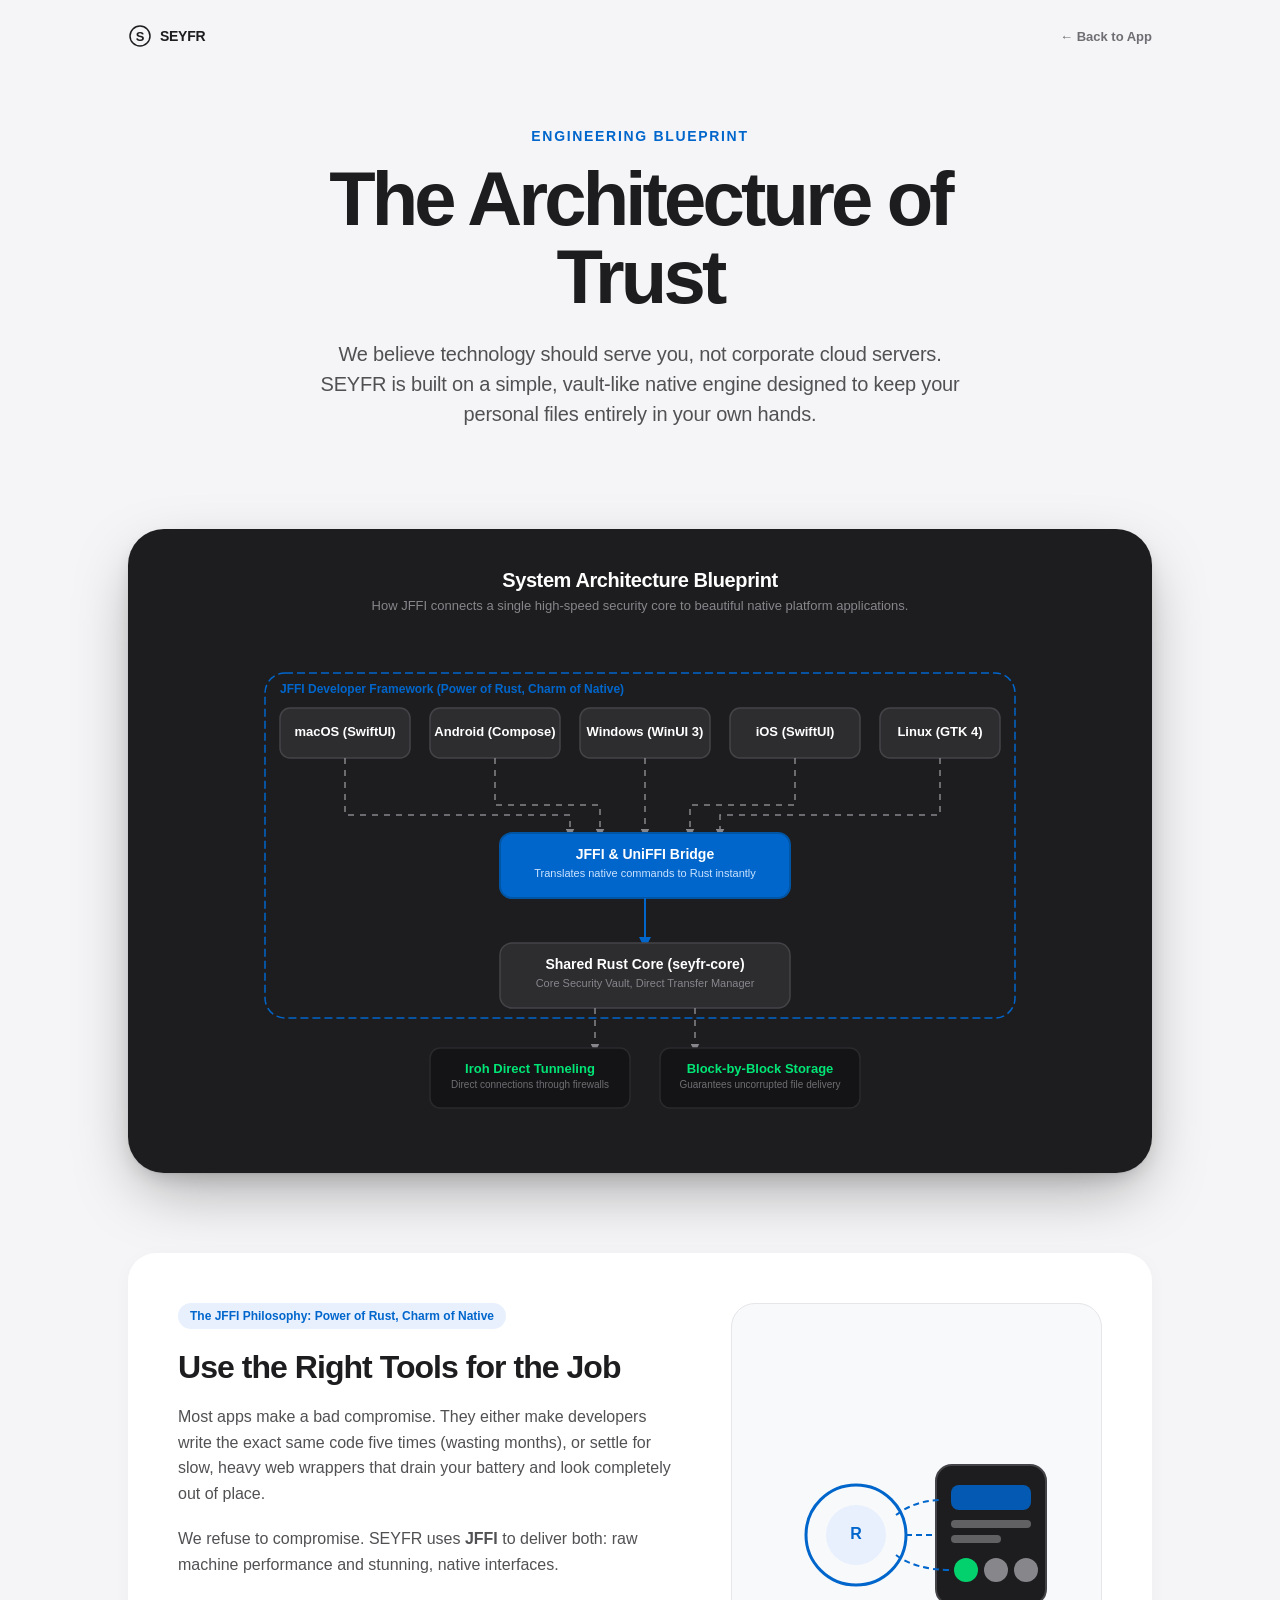
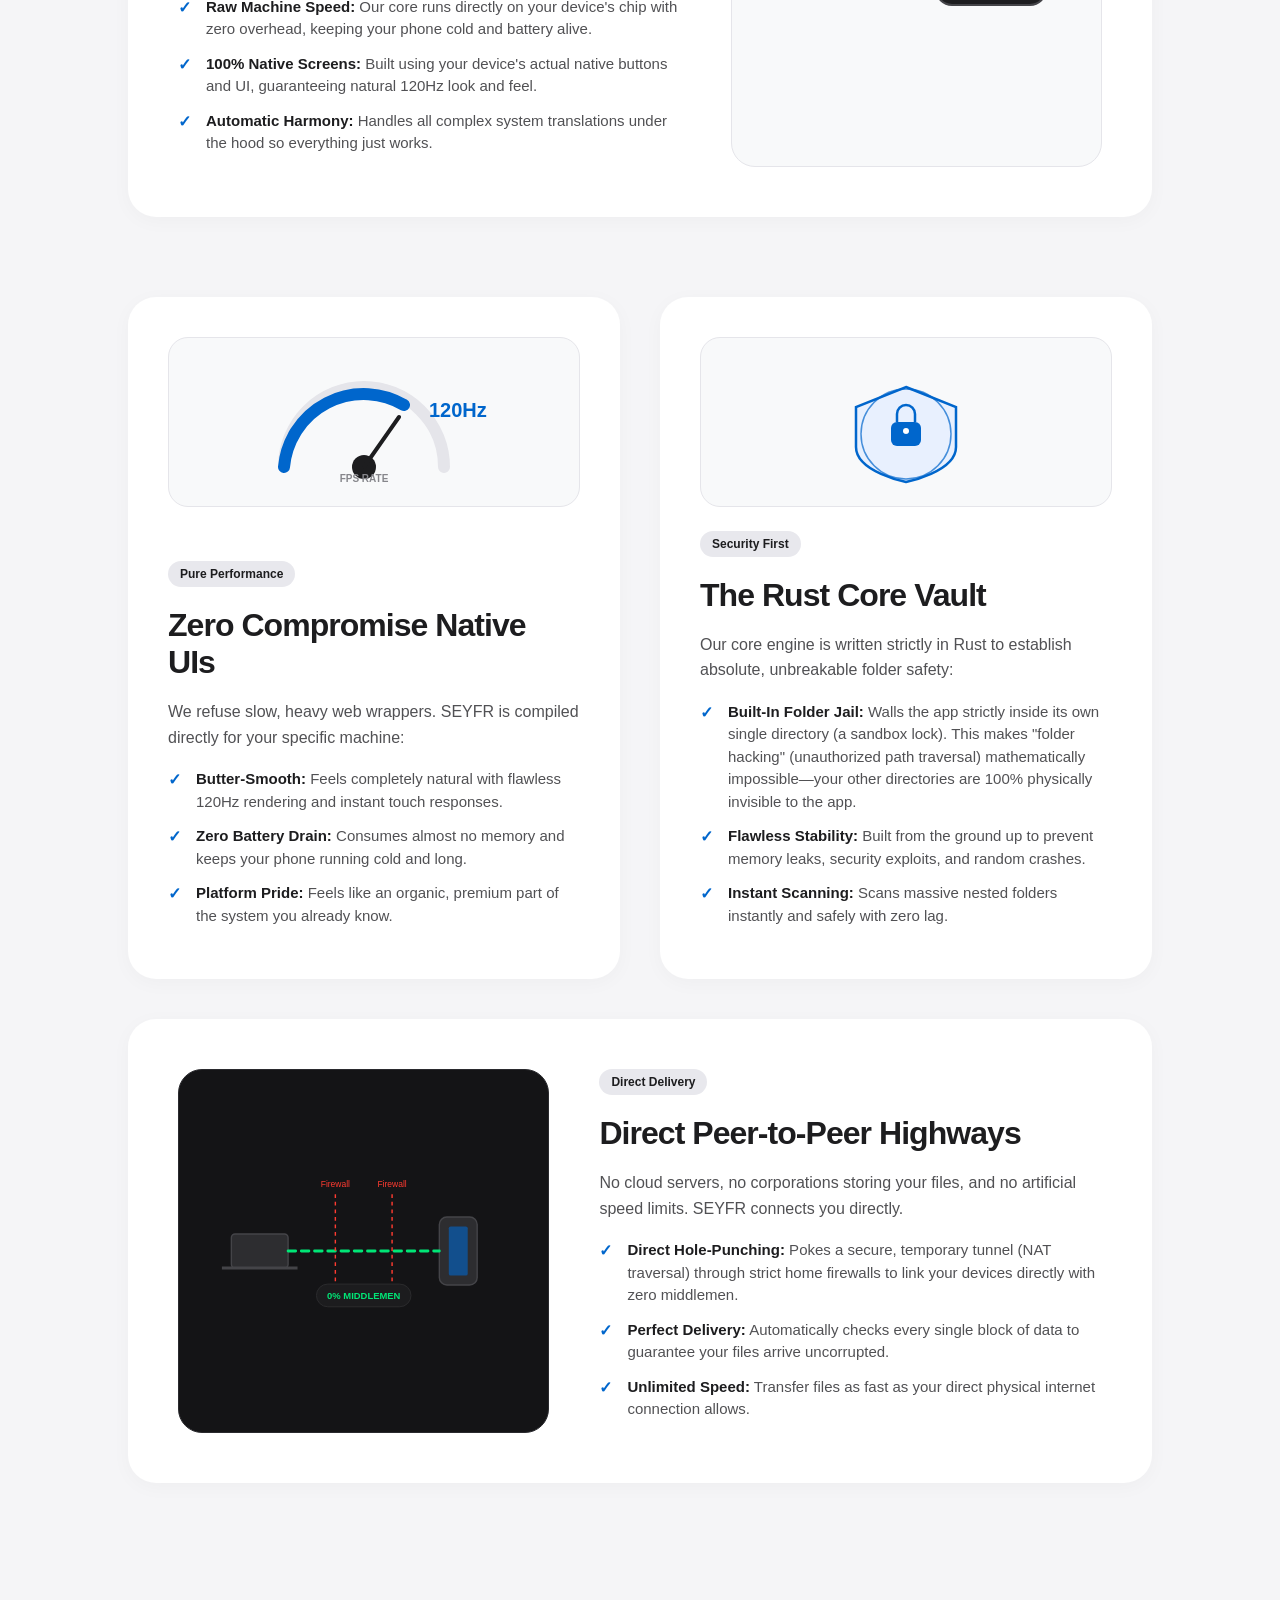
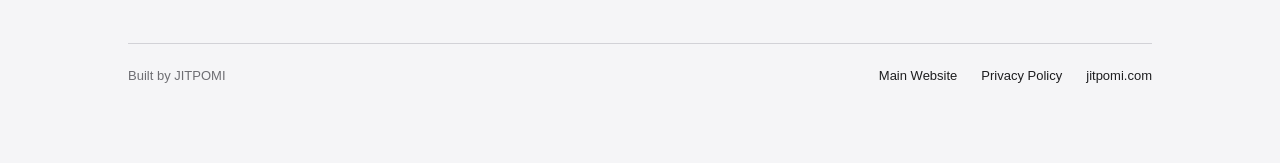
==== website/design.html @ 1894903e "fix: resolve mobile footer layout link wrapping and horizontal overflow issues across all pages" ====
<!DOCTYPE html>
<html lang="en">

<head>
  <meta charset="UTF-8">
  <meta name="viewport" content="width=device-width, initial-scale=1.0">
  <title>Architecture — SEYFR</title>
  
  <meta name="description" content="Explore the human-centric engineering, robust security, and seamless cross-platform native architecture behind SEYFR and JFFI." />

  <!-- Open Graph -->
  <meta property="og:title" content="Architecture — SEYFR" />
  <meta property="og:description" content="Explore the human-centric engineering, robust security, and seamless cross-platform native architecture behind SEYFR and JFFI." />
  <meta property="og:image" content="assets/seyfr-ogs/og-image.png" />
  <meta property="og:type" content="website" />
  
  <!-- Styling -->
  <style>
    * {
      box-sizing: border-box;
    }

    body {
      margin: 0;
      font-family: -apple-system, BlinkMacSystemFont, "SF Pro Display", "Segoe UI", sans-serif;
      background: #f5f5f7;
      color: #1d1d1f;
      -webkit-font-smoothing: antialiased;
    }

    .wrap {
      max-width: 1080px;
      margin: 0 auto;
      padding: 24px 28px 80px;
    }

    nav {
      display: flex;
      justify-content: space-between;
      align-items: center;
      color: #6e6e73;
      font-size: 14px;
    }

    .brand {
      font-weight: 600;
      color: #1d1d1f;
      letter-spacing: -0.02em;
      text-decoration: none;
    }

    .back-link {
      font-size: 13px;
      color: #6e6e73;
      text-decoration: none;
      font-weight: 600;
      transition: color 0.2s;
    }

    .back-link:hover {
      color: #1d1d1f;
    }

    .hero {
      padding: 80px 0 60px;
      text-align: center;
    }

    .eyebrow {
      font-size: 14px;
      text-transform: uppercase;
      letter-spacing: 0.12em;
      font-weight: 700;
      color: #0066cc;
      margin-bottom: 16px;
    }

    h1 {
      margin: 0 auto;
      max-width: 800px;
      font-size: clamp(42px, 6vw, 76px);
      line-height: 1.02;
      letter-spacing: -0.05em;
      font-weight: 700;
      color: #1d1d1f;
    }

    .sub {
      margin: 24px auto 0;
      max-width: 640px;
      font-size: 20px;
      line-height: 1.5;
      color: #515154;
      letter-spacing: -0.01em;
    }

    /* Architectural Blueprint Card */
    .blueprint-card {
      background: #1d1d1f;
      border-radius: 36px;
      padding: 40px;
      box-shadow: 
        0 1px 2px rgba(0, 0, 0, 0.05),
        0 8px 16px -2px rgba(0, 0, 0, 0.1),
        0 24px 64px -12px rgba(0, 0, 0, 0.35);
      margin: 40px 0 80px;
      color: #f5f5f7;
    }

    .blueprint-header {
      text-align: center;
      margin-bottom: 40px;
    }

    .blueprint-title {
      font-size: 20px;
      font-weight: 600;
      letter-spacing: -0.02em;
      color: #fff;
    }

    .blueprint-subtitle {
      font-size: 13px;
      color: #86868b;
      margin-top: 6px;
    }

    .diagram-container {
      width: 100%;
      overflow-x: auto;
      display: flex;
      justify-content: center;
      padding: 10px 0;
    }

    .diagram-container svg {
      max-width: 100%;
      height: auto;
      display: block;
    }

    /* Content Layout */
    .grid {
      display: grid;
      grid-template-columns: 1fr 1fr;
      gap: 40px;
      margin-bottom: 80px;
    }

    .card {
      background: #fff;
      border-radius: 28px;
      padding: 40px;
      box-shadow: 0 4px 20px rgba(0,0,0,0.03);
      display: flex;
      flex-direction: column;
      justify-content: space-between;
    }

    .full-width-card {
      grid-column: span 2;
      background: #fff;
      border-radius: 28px;
      padding: 50px;
      box-shadow: 0 4px 20px rgba(0,0,0,0.03);
      margin-bottom: 40px;
    }

    h2 {
      font-size: 32px;
      font-weight: 700;
      letter-spacing: -0.03em;
      margin: 0 0 18px;
      color: #1d1d1f;
    }

    p {
      font-size: 16px;
      line-height: 1.6;
      color: #515154;
      margin: 0 0 20px;
    }

    p:last-of-type {
      margin-bottom: 0;
    }

    .feature-badge {
      display: inline-flex;
      align-items: center;
      padding: 6px 12px;
      background: #e8e8ed;
      border-radius: 999px;
      color: #1d1d1f;
      font-size: 12px;
      font-weight: 600;
      margin-bottom: 20px;
      width: fit-content;
    }

    .jffi-badge {
      background: #e8f0fe;
      color: #0066cc;
    }

    /* SVG Animations & Interactions */
    .jffi-envelope {
      stroke-dasharray: 8, 4;
      animation: crawlBorder 20s linear infinite;
    }
    
    @keyframes crawlBorder {
      to { stroke-dashoffset: -120; }
    }
    
    .blueprint-flow-line {
      stroke-dasharray: 6, 6;
      animation: flowBlueParticles 1.5s linear infinite;
    }
    
    @keyframes flowBlueParticles {
      to { stroke-dashoffset: -24; }
    }

    .rust-gear {
      transform-origin: 100px 120px;
      animation: spinGear 15s linear infinite;
    }
    
    @keyframes spinGear {
      from { transform: rotate(0deg); }
      to { transform: rotate(360deg); }
    }
    
    .ffi-pulse {
      stroke-dasharray: 6, 4;
      animation: flowFFI 0.8s linear infinite;
    }
    
    @keyframes flowFFI {
      to { stroke-dashoffset: -20; }
    }
    
    .pulse-dot {
      animation: blinkDot 2s ease-in-out infinite alternate;
    }
    
    @keyframes blinkDot {
      0% { opacity: 0.3; }
      100% { opacity: 1; }
    }
    
    .speed-needle {
      transform-origin: 110px 110px;
      animation: swingNeedle 3.5s cubic-bezier(0.25, 1, 0.5, 1) infinite alternate;
    }
    
    @keyframes swingNeedle {
      0% { transform: rotate(-35deg); }
      30% { transform: rotate(15deg); }
      50% { transform: rotate(8deg); }
      70% { transform: rotate(18deg); }
      100% { transform: rotate(20deg); }
    }
    
    .neon-text {
      animation: neonGlow 1.5s ease-in-out infinite alternate;
    }
    
    @keyframes neonGlow {
      from { opacity: 0.85; filter: drop-shadow(0 0 1px #0066cc); }
      to { opacity: 1; filter: drop-shadow(0 0 5px #0066cc); }
    }
    
    .jail-boundary {
      transform-origin: 110px 77px;
      animation: spinJail 25s linear infinite;
    }
    
    @keyframes spinJail {
      from { transform: rotate(0deg); }
      to { transform: rotate(360deg); }
    }
    
    .shield-vault {
      transform-origin: 110px 77px;
      animation: protectPulse 3s ease-in-out infinite alternate;
    }
    
    @keyframes protectPulse {
      0% { transform: scale(0.97); }
      100% { transform: scale(1.03); }
    }
    
    .p2p-laser {
      stroke-dasharray: 8, 6;
      animation: sendPackets 1s linear infinite;
    }
    
    @keyframes sendPackets {
      to { stroke-dashoffset: -28; }
    }
    
    .firewall-line {
      animation: firewallPulse 1.8s ease-in-out infinite alternate;
    }
    
    @keyframes firewallPulse {
      0% { opacity: 0.25; }
      100% { opacity: 0.75; }
    }
    
    .pulsing-box {
      transition: all 0.3s ease;
    }
    
    .pulsing-box:hover {
      filter: drop-shadow(0 0 8px rgba(0, 102, 204, 0.4)) !important;
      transform: translateY(-2px);
    }


    .split-layout {
      display: grid;
      grid-template-columns: 1.15fr 0.85fr;
      gap: 50px;
      align-items: center;
    }
    
    .split-layout-reverse {
      display: grid;
      grid-template-columns: 0.85fr 1.15fr;
      gap: 50px;
      align-items: center;
    }
    
    .visual-panel {
      display: flex;
      justify-content: center;
      align-items: center;
      background: #f8f9fa;
      border-radius: 24px;
      padding: 24px;
      border: 1px solid #e5e5ea;
      height: 100%;
      min-height: 250px;
    }
    
    .dark-visual-panel {
      background: #141416;
      border: 1px solid #2a2a2e;
    }

    .card-visual-header {
      margin-bottom: 24px;
      background: #f8f9fa;
      border-radius: 20px;
      padding: 16px;
      display: flex;
      justify-content: center;
      align-items: center;
      border: 1px solid #e5e5ea;
      height: 170px;
    }
    
    .highlights-list {
      list-style: none;
      padding: 0;
      margin: 18px 0 0;
    }
    
    .highlights-list li {
      position: relative;
      padding-left: 28px;
      margin-bottom: 12px;
      font-size: 15px;
      line-height: 1.5;
      color: #515154;
    }
    
    .highlights-list li::before {
      content: "✓";
      position: absolute;
      left: 0;
      color: #0066cc;
      font-weight: 700;
      font-size: 16px;
    }

    .highlights-list li strong {
      color: #1d1d1f;
    }

    /* Footer */
    footer {
      margin-top: 120px;
      padding-top: 24px;
      border-top: 1px solid #d2d2d7;
      display: flex;
      justify-content: space-between;
      color: #6e6e73;
      font-size: 13px;
    }

    footer a {
      color: #1d1d1f;
      text-decoration: none;
      font-weight: 500;
    }

    .footer-links {
      display: flex;
      gap: 24px;
      align-items: center;
    }

    .visual-panel svg, .card-visual-header svg {
      max-width: 100%;
      height: auto;
    }

    @media (max-width: 768px) {
      .split-layout, .split-layout-reverse {
        grid-template-columns: 1fr;
        gap: 30px;
      }
      .grid {
        grid-template-columns: 1fr;
      }
      .full-width-card {
        grid-column: span 1;
        padding: 30px;
      }
      .card {
        padding: 30px;
      }
      h1 {
        font-size: 40px;
      }
      .hero {
        padding: 40px 0 20px;
      }
      footer {
        flex-direction: column;
        gap: 16px;
        align-items: center;
        text-align: center;
      }
    }

    @media (max-width: 560px) {
      body {
        overflow-x: hidden;
      }
      .wrap {
        padding: 20px 18px 64px;
      }
      nav {
        flex-direction: column;
        gap: 12px;
        align-items: center;
        text-align: center;
      }
      .blueprint-card {
        padding: 24px;
        border-radius: 24px;
      }
      footer {
        flex-direction: column;
        gap: 16px;
        align-items: center;
        text-align: center;
      }
      .footer-links {
        flex-direction: column;
        gap: 14px;
        align-items: center;
        text-align: center;
        width: 100%;
      }
    }
  </style>
</head>

<body>
  <div class="wrap">

    <!-- Navigation -->
    <nav>
      <a class="brand" href="index.html" style="display: flex; align-items: center; gap: 8px;">
        <svg aria-hidden="true" width="24" height="24" viewBox="0 0 24 24" fill="none" xmlns="http://www.w3.org/2000/svg">
          <circle cx="12" cy="12" r="10" stroke="#1d1d1f" stroke-width="1.5" />
          <text x="12" y="16.5" font-family="-apple-system, BlinkMacSystemFont, sans-serif" font-size="13" font-weight="600" fill="#1d1d1f" text-anchor="middle">S</text>
        </svg>
        SEYFR
      </a>
      <a class="back-link" href="index.html">← Back to App</a>
    </nav>

    <!-- Hero Header -->
    <main>
      <section class="hero">
        <div class="eyebrow">Engineering Blueprint</div>
        <h1>The Architecture of Trust</h1>
        <p class="sub">
          We believe technology should serve you, not corporate cloud servers. SEYFR is built on a simple, vault-like native engine designed to keep your personal files entirely in your own hands.
        </p>
      </section>

      <!-- Interactive SVG Diagram Blueprint Card -->
      <section class="blueprint-card">
        <div class="blueprint-header">
          <div class="blueprint-title">System Architecture Blueprint</div>
          <div class="blueprint-subtitle">How JFFI connects a single high-speed security core to beautiful native platform applications.</div>
        </div>

        <div class="diagram-container">
          <svg width="780" height="460" viewBox="0 0 780 460" fill="none" xmlns="http://www.w3.org/2000/svg">
             <!-- JFFI Orchestration Envelope (Surrounding all compilation/project steps) -->
             <rect class="jffi-envelope" x="15" y="10" width="750" height="345" rx="20" fill="none" stroke="#0066cc" stroke-width="1.5"/>
             <text x="30" y="30" font-family="-apple-system, sans-serif" font-size="12" fill="#0066cc" font-weight="700">JFFI Developer Framework (Power of Rust, Charm of Native)</text>
 
             <!-- UI Layer (Top, native wrappers) -->
             <rect x="30" y="45" width="130" height="50" rx="10" fill="#2d2d30" stroke="#444448" stroke-width="1.5"/>
             <text x="95" y="70" font-family="-apple-system, sans-serif" font-size="13" fill="#ffffff" text-anchor="middle" font-weight="600" dominant-baseline="middle">macOS (SwiftUI)</text>
 
             <rect x="180" y="45" width="130" height="50" rx="10" fill="#2d2d30" stroke="#444448" stroke-width="1.5"/>
             <text x="245" y="70" font-family="-apple-system, sans-serif" font-size="13" fill="#ffffff" text-anchor="middle" font-weight="600" dominant-baseline="middle">Android (Compose)</text>
 
             <rect x="330" y="45" width="130" height="50" rx="10" fill="#2d2d30" stroke="#444448" stroke-width="1.5"/>
             <text x="395" y="70" font-family="-apple-system, sans-serif" font-size="13" fill="#ffffff" text-anchor="middle" font-weight="600" dominant-baseline="middle">Windows (WinUI 3)</text>
 
             <rect x="480" y="45" width="130" height="50" rx="10" fill="#2d2d30" stroke="#444448" stroke-width="1.5"/>
             <text x="545" y="70" font-family="-apple-system, sans-serif" font-size="13" fill="#ffffff" text-anchor="middle" font-weight="600" dominant-baseline="middle">iOS (SwiftUI)</text>
 
             <rect x="630" y="45" width="120" height="50" rx="10" fill="#2d2d30" stroke="#444448" stroke-width="1.5"/>
             <text x="690" y="70" font-family="-apple-system, sans-serif" font-size="13" fill="#ffffff" text-anchor="middle" font-weight="600" dominant-baseline="middle">Linux (GTK 4)</text>
 
             <!-- Down Arrows from UI to FFI -->
             <path class="blueprint-flow-line" d="M 95 95 L 95 152 L 320 152 L 320 170" stroke="#86868b" stroke-width="1.5" marker-end="url(#arrow)"/>
             <path class="blueprint-flow-line" d="M 245 95 L 245 142 L 350 142 L 350 170" stroke="#86868b" stroke-width="1.5" marker-end="url(#arrow)"/>
             <path class="blueprint-flow-line" d="M 395 95 L 395 170" stroke="#86868b" stroke-width="1.5" marker-end="url(#arrow)"/>
             <path class="blueprint-flow-line" d="M 545 95 L 545 142 L 440 142 L 440 170" stroke="#86868b" stroke-width="1.5" marker-end="url(#arrow)"/>
             <path class="blueprint-flow-line" d="M 690 95 L 690 152 L 470 152 L 470 170" stroke="#86868b" stroke-width="1.5" marker-end="url(#arrow)"/>
 
             <!-- FFI Layer (Inside JFFI Envelope) -->
             <rect class="pulsing-box" x="250" y="170" width="290" height="65" rx="12" fill="#0066cc" stroke="#0055a5" stroke-width="2"/>
             <text x="395" y="196" font-family="-apple-system, sans-serif" font-size="14" fill="#ffffff" text-anchor="middle" font-weight="700">JFFI &amp; UniFFI Bridge</text>
             <text x="395" y="214" font-family="-apple-system, sans-serif" font-size="11" fill="#cbe3ff" text-anchor="middle">Translates native commands to Rust instantly</text>
 
             <!-- Down Arrow from FFI to Core -->
             <path d="M 395 235 L 395 280" stroke="#0066cc" stroke-width="2" marker-end="url(#blue-arrow)"/>
 
             <!-- Core Layer (Inside JFFI Envelope) -->
             <rect class="pulsing-box" x="250" y="280" width="290" height="65" rx="12" fill="#2d2d30" stroke="#444448" stroke-width="1.5"/>
             <text x="395" y="306" font-family="-apple-system, sans-serif" font-size="14" fill="#ffffff" text-anchor="middle" font-weight="700">Shared Rust Core (seyfr-core)</text>
             <text x="395" y="324" font-family="-apple-system, sans-serif" font-size="11" fill="#86868b" text-anchor="middle">Core Security Vault, Direct Transfer Manager</text>
 
             <!-- Down Arrows from Core to Network/Storage -->
             <path class="blueprint-flow-line" d="M 345 345 L 345 385" stroke="#86868b" stroke-width="1.5" marker-end="url(#arrow)"/>
             <path class="blueprint-flow-line" d="M 445 345 L 445 385" stroke="#86868b" stroke-width="1.5" marker-end="url(#arrow)"/>
 
             <!-- Network & Storage Layer (Bottom, outside JFFI) -->
             <rect x="180" y="385" width="200" height="60" rx="10" fill="#141416" stroke="#2a2a2e" stroke-width="1.5"/>
             <text x="280" y="410" font-family="-apple-system, sans-serif" font-size="13" fill="#00e676" text-anchor="middle" font-weight="600">Iroh Direct Tunneling</text>
             <text x="280" y="425" font-family="-apple-system, sans-serif" font-size="10" fill="#6e6e73" text-anchor="middle">Direct connections through firewalls</text>
 
             <rect x="410" y="385" width="200" height="60" rx="10" fill="#141416" stroke="#2a2a2e" stroke-width="1.5"/>
             <text x="510" y="410" font-family="-apple-system, sans-serif" font-size="13" fill="#00e676" text-anchor="middle" font-weight="600">Block-by-Block Storage</text>
             <text x="510" y="425" font-family="-apple-system, sans-serif" font-size="10" fill="#6e6e73" text-anchor="middle">Guarantees uncorrupted file delivery</text>
 
             <!-- Markers -->
             <defs>
               <marker id="arrow" viewBox="0 0 10 10" refX="5" refY="5" markerWidth="6" markerHeight="6" orient="auto-start-reverse">
                 <path d="M 0 0 L 10 5 L 0 10 z" fill="#86868b" />
               </marker>
               <marker id="blue-arrow" viewBox="0 0 10 10" refX="5" refY="5" markerWidth="6" markerHeight="6" orient="auto-start-reverse">
                 <path d="M 0 0 L 10 5 L 0 10 z" fill="#0066cc" />
               </marker>
             </defs>
          </svg>
        </div>
      </section>

      <!-- Deep Dive Content Cards -->
      <section class="grid">
        
        <div class="full-width-card">
          <div class="split-layout">
            <div>
              <div class="feature-badge jffi-badge">The JFFI Philosophy: Power of Rust, Charm of Native</div>
              <h2>Use the Right Tools for the Job</h2>
              <p>
                Most apps make a bad compromise. They either make developers write the exact same code five times (wasting months), or settle for slow, heavy web wrappers that drain your battery and look completely out of place.
              </p>
              <p>
                We refuse to compromise. SEYFR uses <strong>JFFI</strong> to deliver both: raw machine performance and stunning, native interfaces.
              </p>
              <ul class="highlights-list">
                <li><strong>Raw Machine Speed:</strong> Our core runs directly on your device's chip with zero overhead, keeping your phone cold and battery alive.</li>
                <li><strong>100% Native Screens:</strong> Built using your device's actual native buttons and UI, guaranteeing natural 120Hz look and feel.</li>
                <li><strong>Automatic Harmony:</strong> Handles all complex system translations under the hood so everything just works.</li>
              </ul>
            </div>
            
            <div class="visual-panel">
              <!-- Inline SVG Gear & Device Widget Mashup -->
              <svg width="320" height="240" viewBox="0 0 320 240" fill="none" xmlns="http://www.w3.org/2000/svg">
                <!-- Rust Gear (Left) -->
                <circle class="rust-gear" cx="100" cy="120" r="50" fill="none" stroke="#0066cc" stroke-width="3"/>
                <circle cx="100" cy="120" r="30" fill="#e8f0fe"/>
                <text x="100" y="120" font-family="-apple-system, sans-serif" font-size="16" fill="#0066cc" font-weight="800" text-anchor="middle" dominant-baseline="middle">R</text>
                <!-- Native UI Widget Layout (Right) -->
                <rect x="180" y="50" width="110" height="140" rx="16" fill="#1d1d1f" stroke="#444448" stroke-width="2"/>
                <!-- Widget UI elements inside native preview -->
                <rect x="195" y="70" width="80" height="25" rx="8" fill="#0066cc" opacity="0.85"/>
                <rect x="195" y="105" width="80" height="8" rx="4" fill="#ffffff" opacity="0.3"/>
                <rect x="195" y="120" width="50" height="8" rx="4" fill="#ffffff" opacity="0.3"/>
                <circle cx="210" cy="155" r="12" fill="#00e676" opacity="0.9" class="pulse-dot"/>
                <circle cx="240" cy="155" r="12" fill="#86868b"/>
                <circle cx="270" cy="155" r="12" fill="#86868b"/>
                <!-- Connecting Laser Lines (FFI bridges) -->
                <path class="ffi-pulse" d="M 140 100 Q 160 85 185 85" stroke="#0066cc" stroke-width="2"/>
                <path class="ffi-pulse" d="M 150 120 L 180 120" stroke="#0066cc" stroke-width="2"/>
                <path class="ffi-pulse" d="M 140 140 Q 160 155 195 155" stroke="#0066cc" stroke-width="2"/>
              </svg>
            </div>
          </div>
        </div>

        <div class="card">
          <div class="card-visual-header">
            <!-- Sleek Frame Rate Speeder Graphic -->
            <svg width="240" height="130" viewBox="0 0 240 130" fill="none" xmlns="http://www.w3.org/2000/svg">
              <path d="M 30 110 A 80 80 0 0 1 190 110" stroke="#e5e5ea" stroke-width="12" stroke-linecap="round" fill="none"/>
              <path d="M 30 110 A 80 80 0 0 1 150 48" stroke="#0066cc" stroke-width="12" stroke-linecap="round" fill="none"/>
              <circle cx="110" cy="110" r="12" fill="#1d1d1f"/>
              <line class="speed-needle" x1="110" y1="110" x2="145" y2="60" stroke="#1d1d1f" stroke-width="4" stroke-linecap="round"/>
              <text x="110" y="125" font-family="-apple-system, sans-serif" font-size="10" fill="#86868b" text-anchor="middle" font-weight="600">FPS RATE</text>
              <text class="neon-text" x="175" y="60" font-family="-apple-system, sans-serif" font-size="20" fill="#0066cc" font-weight="800">120Hz</text>
            </svg>
          </div>
          <div>
            <div class="feature-badge">Pure Performance</div>
            <h2>Zero Compromise Native UIs</h2>
            <p>We refuse slow, heavy web wrappers. SEYFR is compiled directly for your specific machine:</p>
            <ul class="highlights-list">
              <li><strong>Butter-Smooth:</strong> Feels completely natural with flawless 120Hz rendering and instant touch responses.</li>
              <li><strong>Zero Battery Drain:</strong> Consumes almost no memory and keeps your phone running cold and long.</li>
              <li><strong>Platform Pride:</strong> Feels like an organic, premium part of the system you already know.</li>
            </ul>
          </div>
        </div>

        <div class="card">
          <div class="card-visual-header">
            <!-- Path Jail / Shield Vault Graphic -->
            <svg width="220" height="130" viewBox="0 0 220 130" fill="none" xmlns="http://www.w3.org/2000/svg">
              <!-- Shield Outline -->
              <path class="shield-vault" d="M 110 30 L 160 50 L 160 90 C 160 115, 110 125, 110 125 C 110 125, 60 115, 60 90 L 60 50 z" fill="#e8f0fe" stroke="#0066cc" stroke-width="2.5"/>
              <!-- Safe Padlock Inner Ring -->
              <rect x="95" y="65" width="30" height="24" rx="6" fill="#0066cc"/>
              <path d="M 101 65 L 101 57 A 9 9 0 0 1 119 57 L 119 65" stroke="#0066cc" stroke-width="2.5" fill="none"/>
              <circle cx="110" cy="74" r="3" fill="#ffffff"/>
              <!-- Surrounding Jail bounds -->
              <circle class="jail-boundary" cx="110" cy="77" r="45" stroke="#0066cc" stroke-width="1.5" opacity="0.7"/>
            </svg>
          </div>
          <div>
            <div class="feature-badge">Security First</div>
            <h2>The Rust Core Vault</h2>
            <p>Our core engine is written strictly in Rust to establish absolute, unbreakable folder safety:</p>
            <ul class="highlights-list">
              <li><strong>Built-In Folder Jail:</strong> Walls the app strictly inside its own single directory (a sandbox lock). This makes "folder hacking" (unauthorized path traversal) mathematically impossible—your other directories are 100% physically invisible to the app.</li>
              <li><strong>Flawless Stability:</strong> Built from the ground up to prevent memory leaks, security exploits, and random crashes.</li>
              <li><strong>Instant Scanning:</strong> Scans massive nested folders instantly and safely with zero lag.</li>
            </ul>
          </div>
        </div>

        <div class="full-width-card">
          <div class="split-layout-reverse">
            <div class="visual-panel dark-visual-panel">
              <!-- Peer-to-Peer Tunnel Graphic -->
              <svg width="340" height="220" viewBox="0 0 340 220" fill="none" xmlns="http://www.w3.org/2000/svg">
                <!-- Device Left (Laptop, centered exactly at y=110) -->
                <rect x="30" y="92" width="60" height="36" rx="4" fill="#2d2d30" stroke="#444448" stroke-width="1.5"/>
                <line x1="20" y1="128" x2="100" y2="128" stroke="#444448" stroke-width="3"/>
                <!-- Device Right (Phone, centered exactly at y=110) -->
                <rect x="250" y="74" width="40" height="72" rx="8" fill="#2d2d30" stroke="#444448" stroke-width="1.5"/>
                <rect x="260" y="84" width="20" height="52" rx="2" fill="#0066cc" opacity="0.6"/>
                <!-- Direct Connection Laser line, mathematically straight at y=110 -->
                <path class="p2p-laser" d="M 90 110 L 250 110" stroke="#00e676" stroke-width="3" stroke-linecap="round"/>
                <!-- Shielded Intermediary Firewalls (pierced!) -->
                <line class="firewall-line" x1="140" y1="50" x2="140" y2="170" stroke="#ff3b30" stroke-dasharray="4 4" stroke-width="1.5"/>
                <text class="firewall-line" x="140" y="42" font-family="-apple-system, sans-serif" font-size="9" fill="#ff3b30" text-anchor="middle">Firewall</text>
                <line class="firewall-line" x1="200" y1="50" x2="200" y2="170" stroke="#ff3b30" stroke-dasharray="4 4" stroke-width="1.5"/>
                <text class="firewall-line" x="200" y="42" font-family="-apple-system, sans-serif" font-size="9" fill="#ff3b30" text-anchor="middle">Firewall</text>
                <!-- Direct Channel Badge -->
                <rect x="120" y="145" width="100" height="24" rx="12" fill="#1c1c1e" stroke="#2c2c2e" stroke-width="1"/>
                <text x="170" y="161" font-family="-apple-system, sans-serif" font-size="10" fill="#00e676" text-anchor="middle" font-weight="700">0% MIDDLEMEN</text>
              </svg>
            </div>
            
            <div>
              <div class="feature-badge">Direct Delivery</div>
              <h2>Direct Peer-to-Peer Highways</h2>
              <p>
                No cloud servers, no corporations storing your files, and no artificial speed limits. SEYFR connects you directly.
              </p>
              <ul class="highlights-list">
                <li><strong>Direct Hole-Punching:</strong> Pokes a secure, temporary tunnel (NAT traversal) through strict home firewalls to link your devices directly with zero middlemen.</li>
                <li><strong>Perfect Delivery:</strong> Automatically checks every single block of data to guarantee your files arrive uncorrupted.</li>
                <li><strong>Unlimited Speed:</strong> Transfer files as fast as your direct physical internet connection allows.</li>
              </ul>
            </div>
          </div>
        </div>

      </section>
    </main>

    <!-- Footer -->
    <footer>
      <div>
        Built by JITPOMI
      </div>
      <div class="footer-links">
        <a href="index.html">Main Website</a>
        <a href="/privacy">Privacy Policy</a>
        <a href="https://jitpomi.com">jitpomi.com</a>
      </div>
    </footer>

  </div>
</body>

</html>
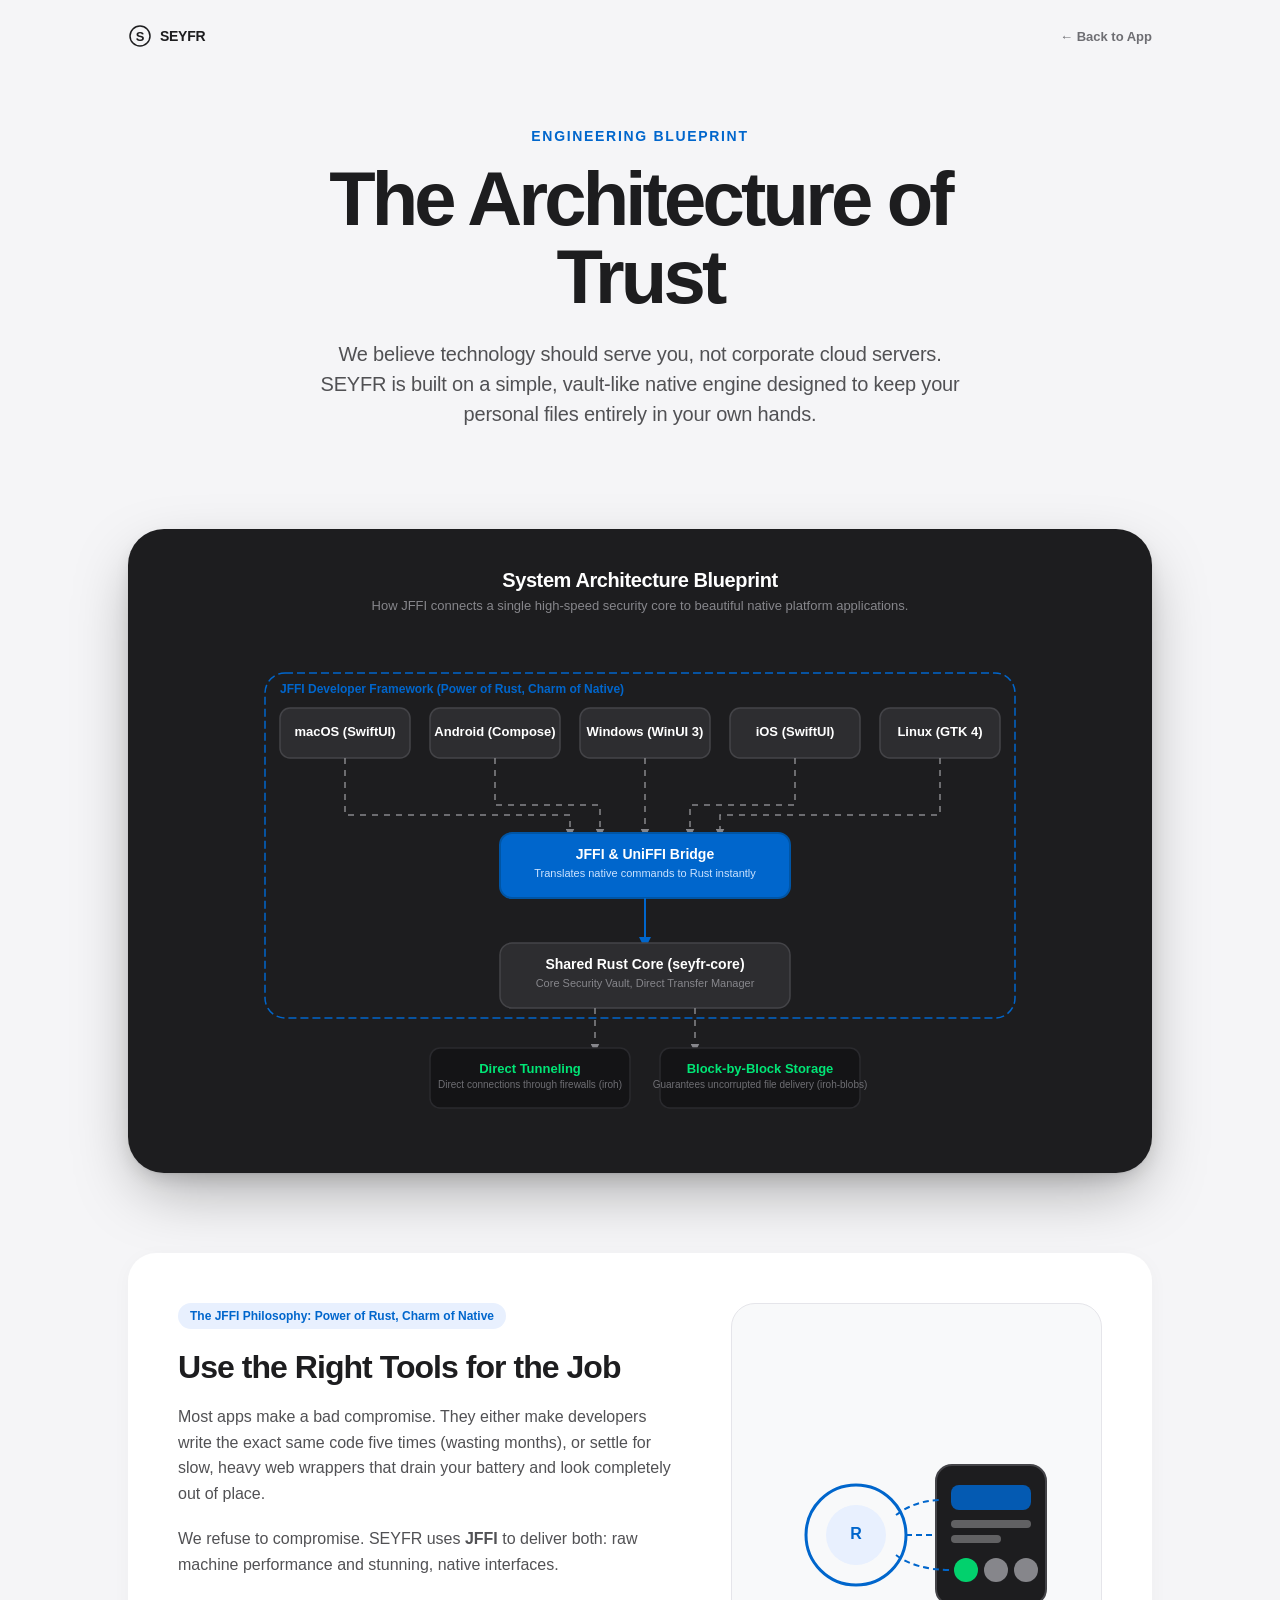
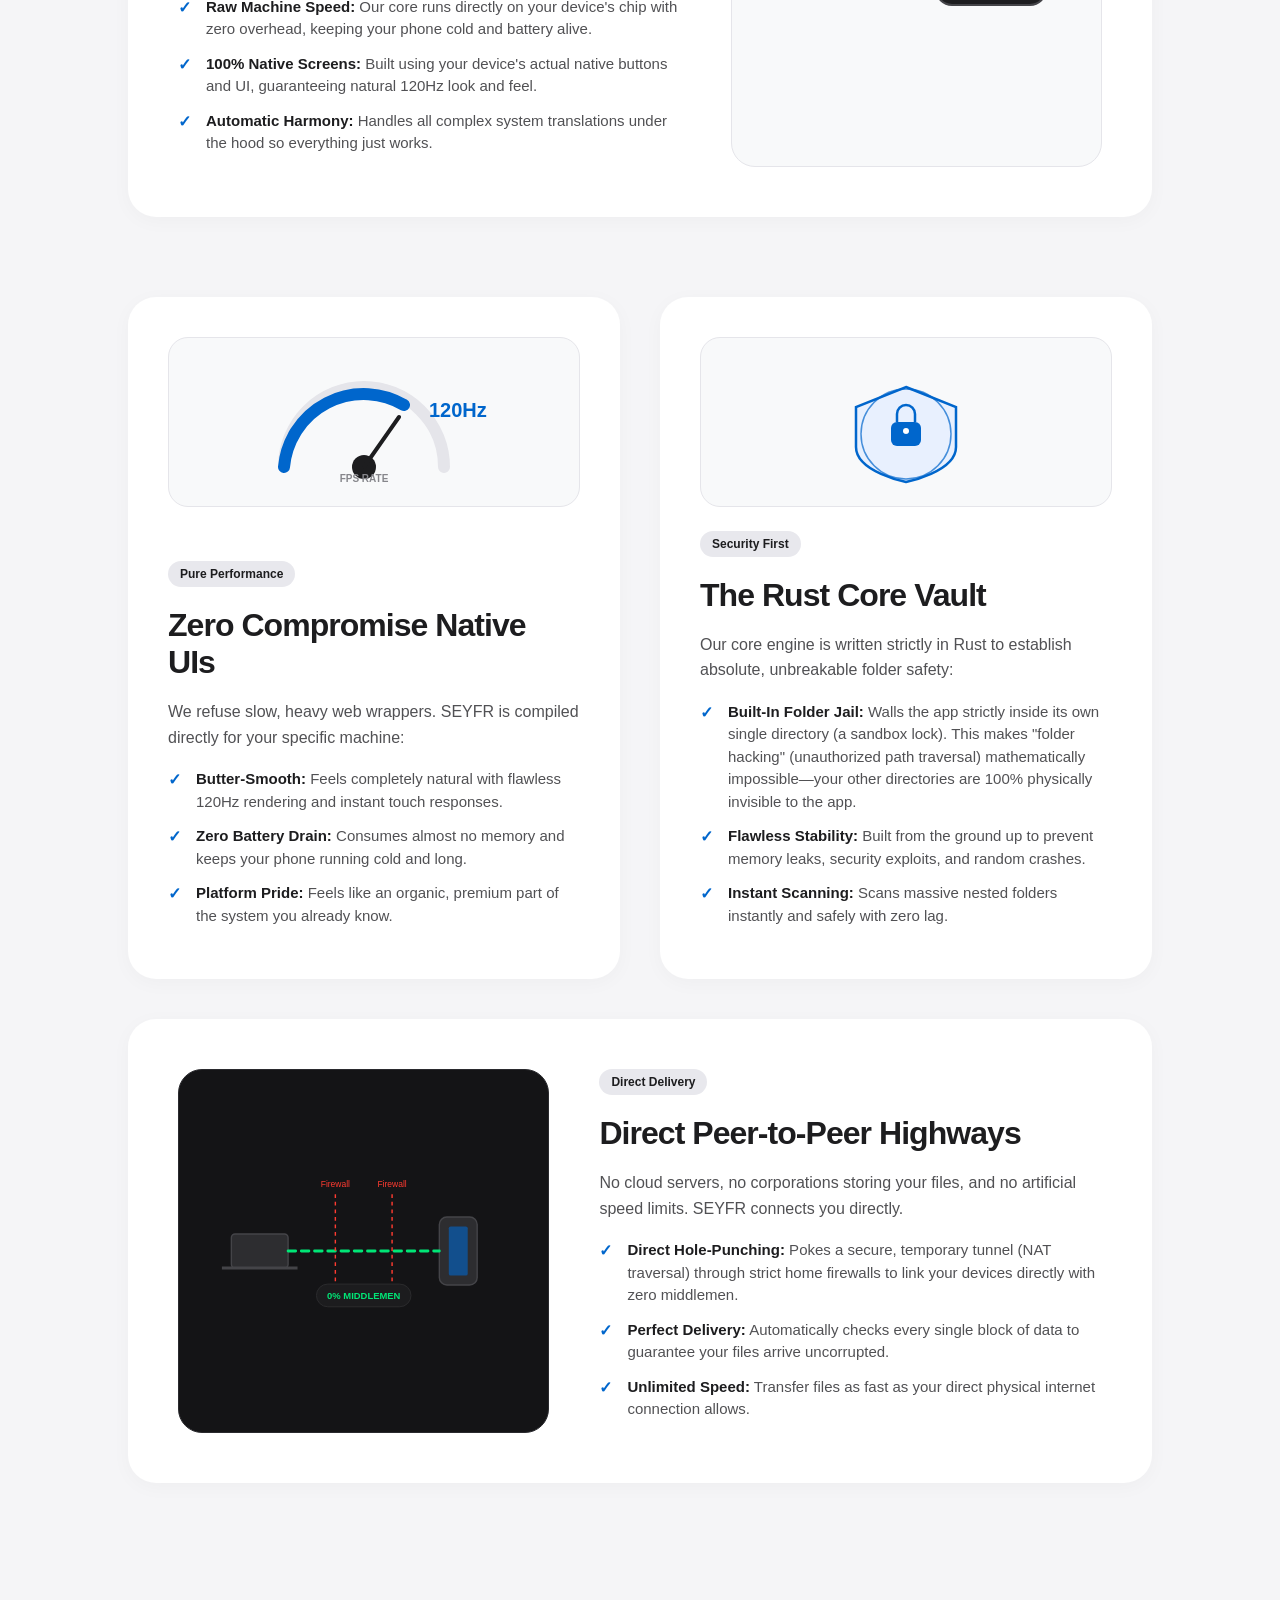
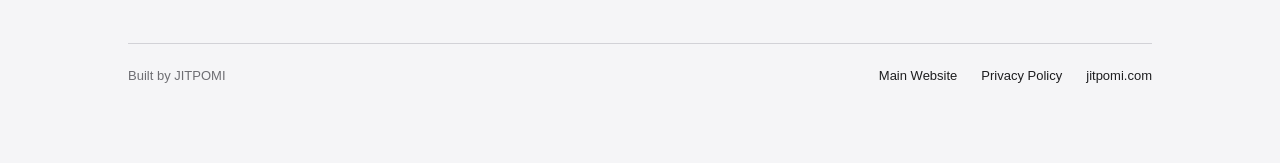
==== commit 0c059d59: "fix(web): rebrand diagram labels to feature-first naming with library attribution" ====
--- a/website/design.html
+++ b/website/design.html
@@ -446,37 +446,31 @@
         align-items: center;
         text-align: center;
       }
-    }
-
-    @media (max-width: 560px) {
-      body {
-        overflow-x: hidden;
-      }
-      .wrap {
-        padding: 20px 18px 64px;
-      }
-      nav {
-        flex-direction: column;
-        gap: 12px;
-        align-items: center;
-        text-align: center;
-      }
-      .blueprint-card {
-        padding: 24px;
-        border-radius: 24px;
-      }
-      footer {
-        flex-direction: column;
-        gap: 16px;
-        align-items: center;
-        text-align: center;
-      }
       .footer-links {
         flex-direction: column;
         gap: 14px;
         align-items: center;
         text-align: center;
         width: 100%;
+      }
+    }
+
+    @media (max-width: 560px) {
+      body {
+        overflow-x: hidden;
+      }
+      .wrap {
+        padding: 20px 18px 64px;
+      }
+      nav {
+        flex-direction: column;
+        gap: 12px;
+        align-items: center;
+        text-align: center;
+      }
+      .blueprint-card {
+        padding: 24px;
+        border-radius: 24px;
       }
     }
   </style>
@@ -562,12 +556,12 @@
  
              <!-- Network & Storage Layer (Bottom, outside JFFI) -->
              <rect x="180" y="385" width="200" height="60" rx="10" fill="#141416" stroke="#2a2a2e" stroke-width="1.5"/>
-             <text x="280" y="410" font-family="-apple-system, sans-serif" font-size="13" fill="#00e676" text-anchor="middle" font-weight="600">Iroh Direct Tunneling</text>
-             <text x="280" y="425" font-family="-apple-system, sans-serif" font-size="10" fill="#6e6e73" text-anchor="middle">Direct connections through firewalls</text>
+             <text x="280" y="410" font-family="-apple-system, sans-serif" font-size="13" fill="#00e676" text-anchor="middle" font-weight="600">Direct Tunneling</text>
+             <text x="280" y="425" font-family="-apple-system, sans-serif" font-size="10" fill="#6e6e73" text-anchor="middle">Direct connections through firewalls (iroh)</text>
  
              <rect x="410" y="385" width="200" height="60" rx="10" fill="#141416" stroke="#2a2a2e" stroke-width="1.5"/>
              <text x="510" y="410" font-family="-apple-system, sans-serif" font-size="13" fill="#00e676" text-anchor="middle" font-weight="600">Block-by-Block Storage</text>
-             <text x="510" y="425" font-family="-apple-system, sans-serif" font-size="10" fill="#6e6e73" text-anchor="middle">Guarantees uncorrupted file delivery</text>
+             <text x="510" y="425" font-family="-apple-system, sans-serif" font-size="10" fill="#6e6e73" text-anchor="middle">Guarantees uncorrupted file delivery (iroh-blobs)</text>
  
              <!-- Markers -->
              <defs>
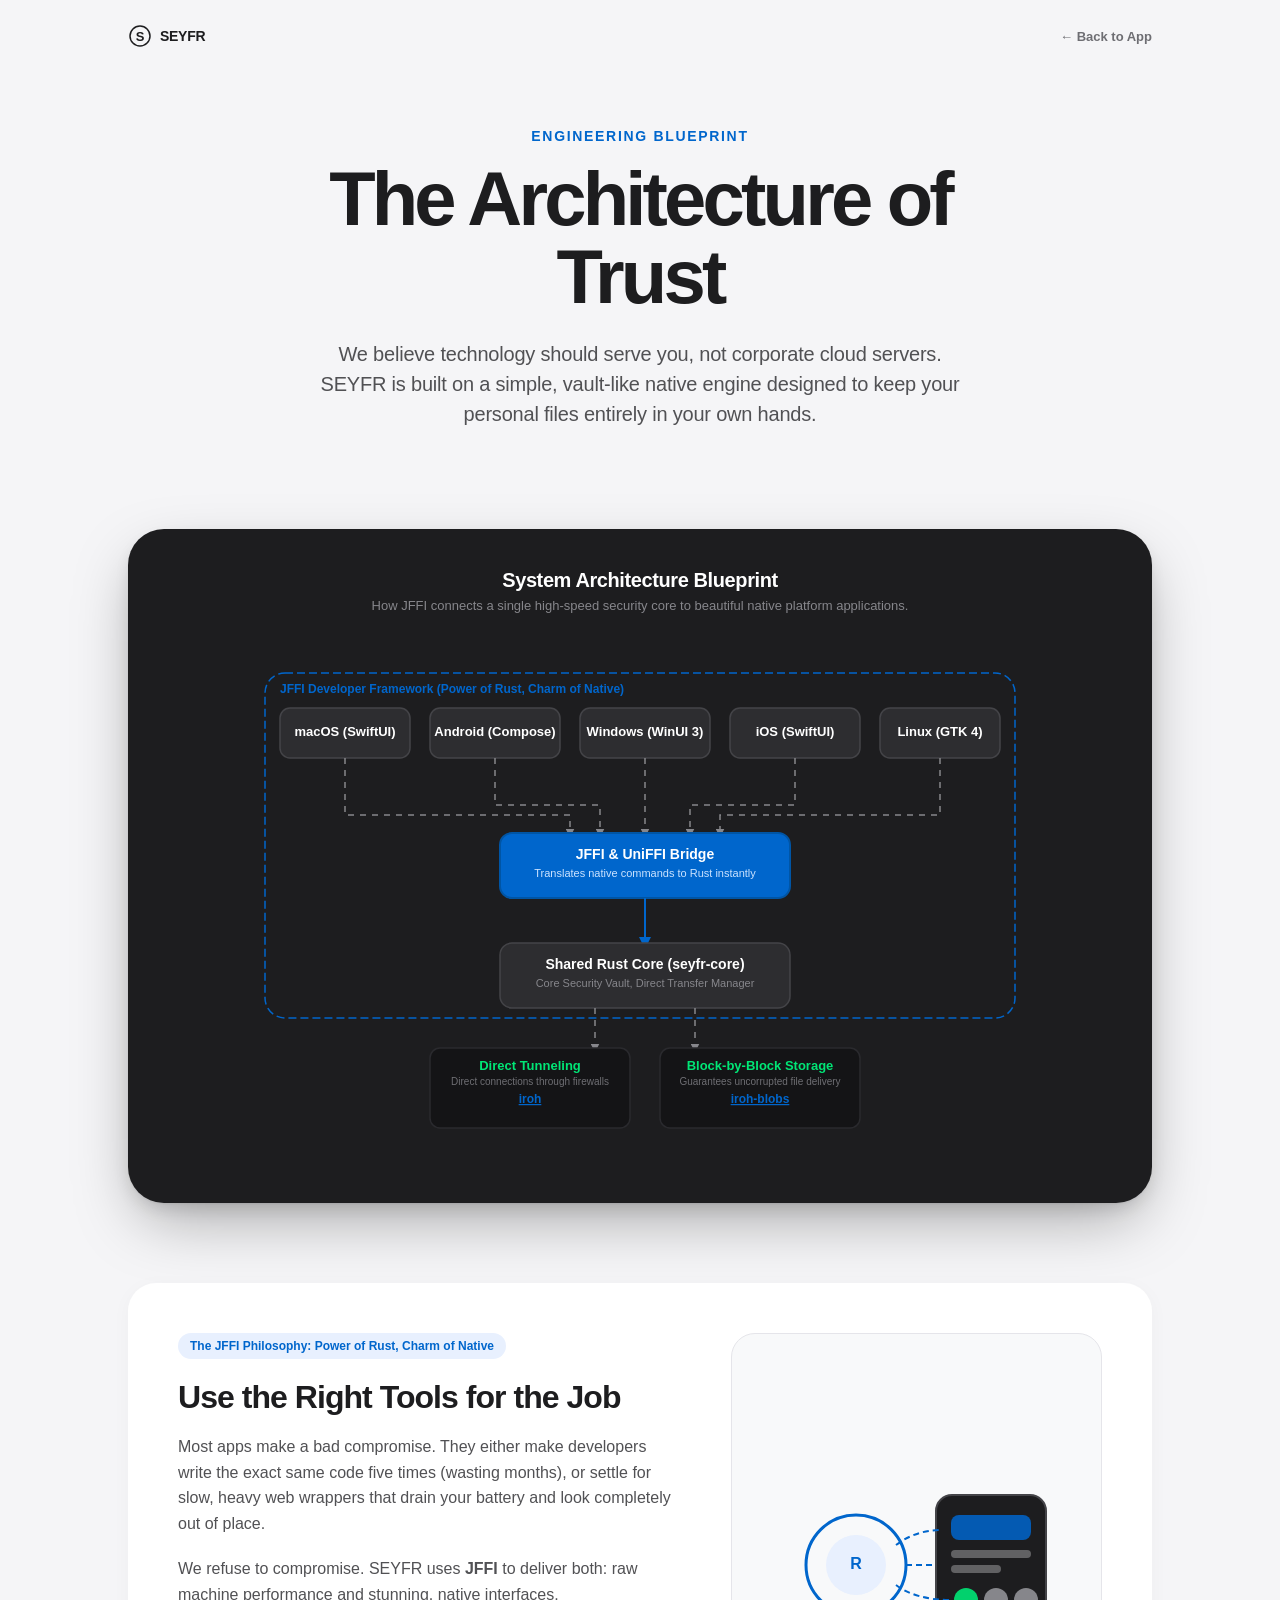
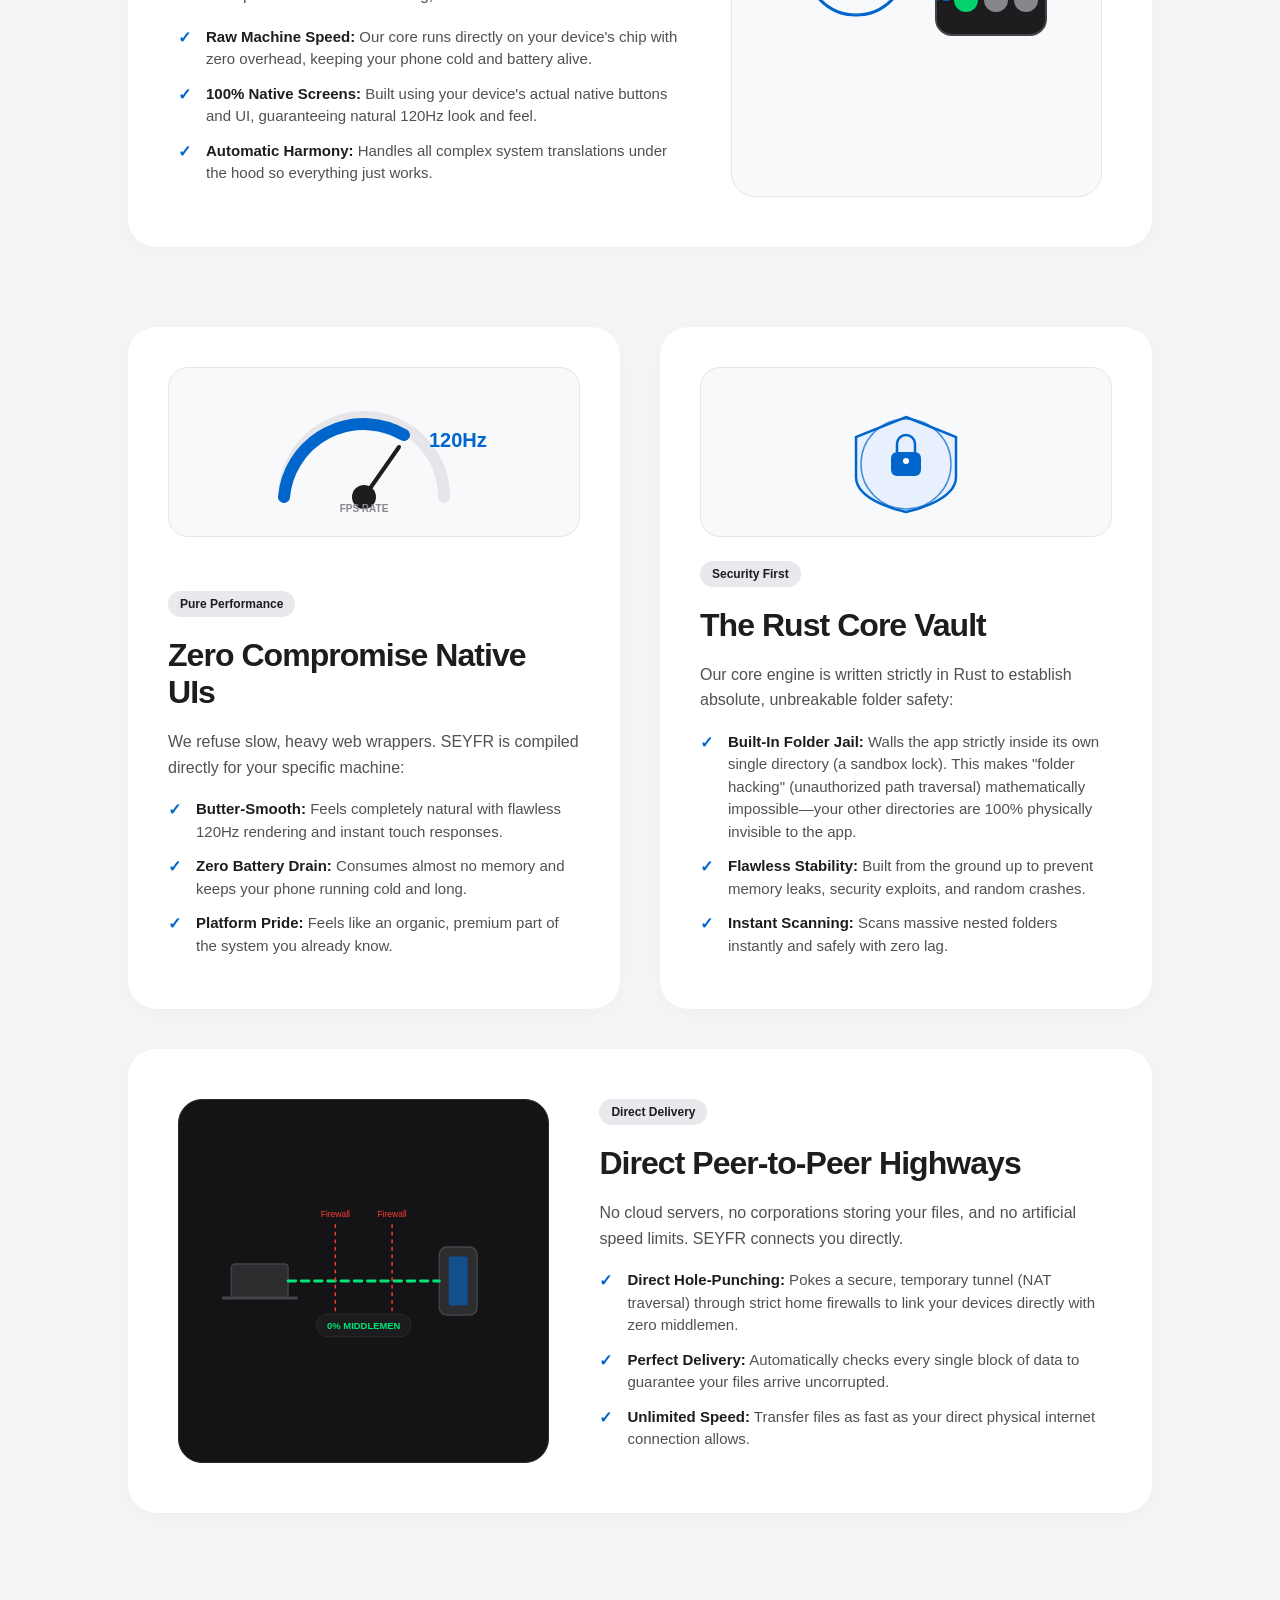
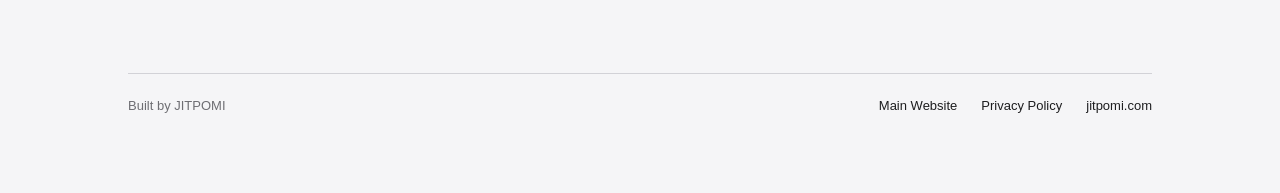
==== commit a86aa975: "fix(web): make iroh/iroh-blobs clickable links on separate line in architecture diagram" ====
--- a/website/design.html
+++ b/website/design.html
@@ -509,7 +509,7 @@
         </div>
 
         <div class="diagram-container">
-          <svg width="780" height="460" viewBox="0 0 780 460" fill="none" xmlns="http://www.w3.org/2000/svg">
+          <svg width="780" height="490" viewBox="0 0 780 490" fill="none" xmlns="http://www.w3.org/2000/svg">
              <!-- JFFI Orchestration Envelope (Surrounding all compilation/project steps) -->
              <rect class="jffi-envelope" x="15" y="10" width="750" height="345" rx="20" fill="none" stroke="#0066cc" stroke-width="1.5"/>
              <text x="30" y="30" font-family="-apple-system, sans-serif" font-size="12" fill="#0066cc" font-weight="700">JFFI Developer Framework (Power of Rust, Charm of Native)</text>
@@ -555,13 +555,19 @@
              <path class="blueprint-flow-line" d="M 445 345 L 445 385" stroke="#86868b" stroke-width="1.5" marker-end="url(#arrow)"/>
  
              <!-- Network & Storage Layer (Bottom, outside JFFI) -->
-             <rect x="180" y="385" width="200" height="60" rx="10" fill="#141416" stroke="#2a2a2e" stroke-width="1.5"/>
-             <text x="280" y="410" font-family="-apple-system, sans-serif" font-size="13" fill="#00e676" text-anchor="middle" font-weight="600">Direct Tunneling</text>
-             <text x="280" y="425" font-family="-apple-system, sans-serif" font-size="10" fill="#6e6e73" text-anchor="middle">Direct connections through firewalls (iroh)</text>
- 
-             <rect x="410" y="385" width="200" height="60" rx="10" fill="#141416" stroke="#2a2a2e" stroke-width="1.5"/>
-             <text x="510" y="410" font-family="-apple-system, sans-serif" font-size="13" fill="#00e676" text-anchor="middle" font-weight="600">Block-by-Block Storage</text>
-             <text x="510" y="425" font-family="-apple-system, sans-serif" font-size="10" fill="#6e6e73" text-anchor="middle">Guarantees uncorrupted file delivery (iroh-blobs)</text>
+             <rect x="180" y="385" width="200" height="80" rx="10" fill="#141416" stroke="#2a2a2e" stroke-width="1.5"/>
+             <text x="280" y="407" font-family="-apple-system, sans-serif" font-size="13" fill="#00e676" text-anchor="middle" font-weight="600">Direct Tunneling</text>
+             <text x="280" y="422" font-family="-apple-system, sans-serif" font-size="10" fill="#6e6e73" text-anchor="middle">Direct connections through firewalls</text>
+             <a href="https://www.iroh.computer/" target="_blank">
+               <text x="280" y="440" font-family="-apple-system, sans-serif" font-size="12" fill="#0066cc" text-anchor="middle" font-weight="600" text-decoration="underline" style="cursor:pointer">iroh</text>
+             </a>
+ 
+             <rect x="410" y="385" width="200" height="80" rx="10" fill="#141416" stroke="#2a2a2e" stroke-width="1.5"/>
+             <text x="510" y="407" font-family="-apple-system, sans-serif" font-size="13" fill="#00e676" text-anchor="middle" font-weight="600">Block-by-Block Storage</text>
+             <text x="510" y="422" font-family="-apple-system, sans-serif" font-size="10" fill="#6e6e73" text-anchor="middle">Guarantees uncorrupted file delivery</text>
+             <a href="https://www.iroh.computer/docs/blobs" target="_blank">
+               <text x="510" y="440" font-family="-apple-system, sans-serif" font-size="12" fill="#0066cc" text-anchor="middle" font-weight="600" text-decoration="underline" style="cursor:pointer">iroh-blobs</text>
+             </a>
  
              <!-- Markers -->
              <defs>
